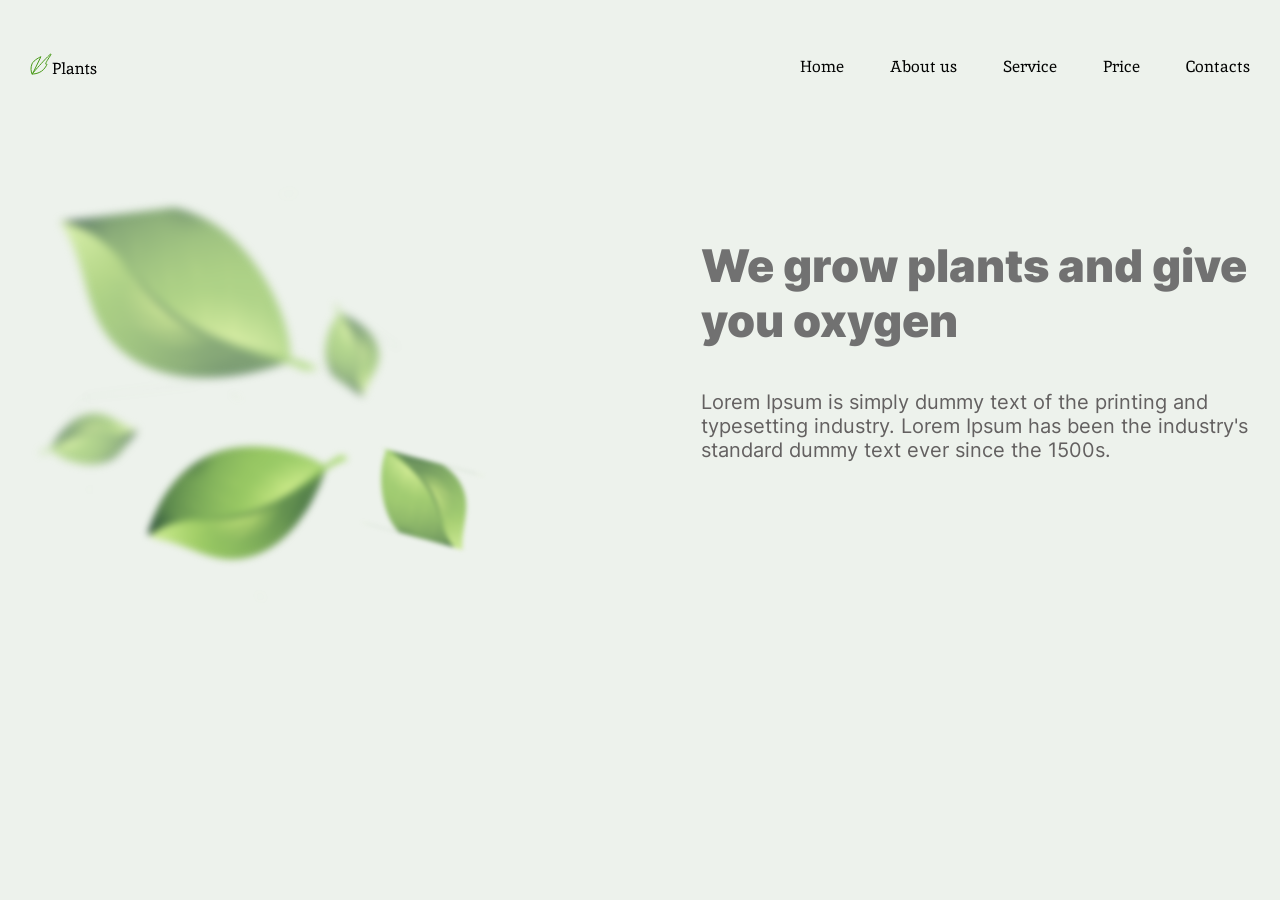
==== plants/index.html @ 292d08e1 "refactor: welcome" ====
<!DOCTYPE html>
<html lang="en">
<head>
    <meta charset="UTF-8">
    <meta http-equiv="X-UA-Compatible" content="IE=edge">
    <meta name="viewport" content="width=device-width, initial-scale=1.0">
    <link rel="stylesheet" href=".\css\style.css">
   
    <title>Plants</title>
</head>
<body>
    <header class="header">
    <div class="wrapper">
        <div class="header__wrapper">
            <div class="header__logo">
                <a href="" class="header__logo-link ">
                     <img src=".\img\svg\logo\logo.svg" alt="Plants" class="header__logo-pic">
                </a>
            </div>
            <nav class="header_nav">
                <ul class="header__list">
                    <li class="header__item">
                        <a href="#!" class="header__link">Home</a>
                    </li>
                    <li class="header__item">
                        <a href="#!" class="header__link">About us</a>
                    </li>
                    <li class="header__item">
                        <a href="#!" class="header__link">Service</a>
                    </li>
                    <li class="header__item">
                        <a href="#!" class="header__link">Price</a>
                    </li>
                    <li class="header__item">
                        <a href="#!" class="header__link">Contacts</a>
                    </li>
                </ul>
            </nav>
        </div>
    </div>
    </header>

    <main>
        <section class="main__welcome">
            <div class="wrapper" >
                <div class="welcome-block">
                    <div class="leafs-pic">
                        <img src=".\img\svg\leafs\leafs.svg" alt="leafs-pic"> 
                    </div>
                    <div class = "title-block">
                        <h1 class = "welcome-title">We grow plants and give you oxygen</h1>
                        <p class ="welcome-subtitle">Lorem Ipsum is simply dummy text of the printing and typesetting industry. Lorem Ipsum has been the industry's standard dummy text ever since the 1500s.</p>
                    </div>
                </div>
            </div>
        </section>

    </main>
    <footer></footer>
</body>
</html>
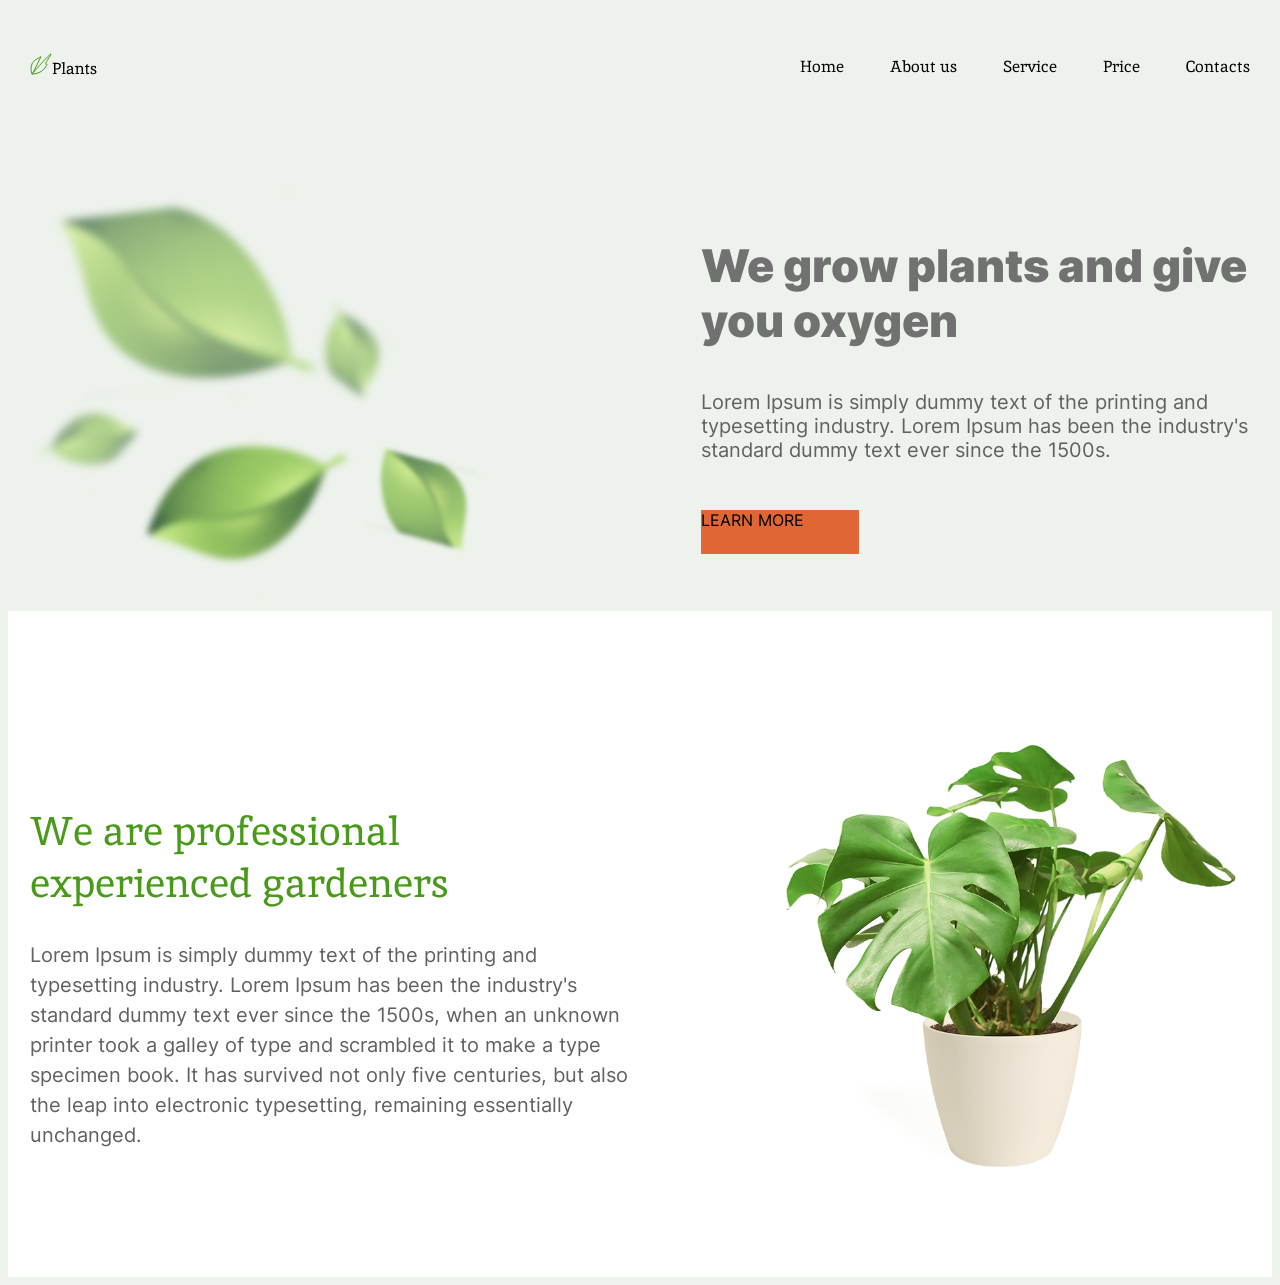
==== commit 01a3c3ea: "refactor: about and welcome" ====
--- a/plants/index.html
+++ b/plants/index.html
@@ -50,12 +50,30 @@
                     <div class = "title-block">
                         <h1 class = "welcome-title">We grow plants and give you oxygen</h1>
                         <p class ="welcome-subtitle">Lorem Ipsum is simply dummy text of the printing and typesetting industry. Lorem Ipsum has been the industry's standard dummy text ever since the 1500s.</p>
+                        <div class="border"> 
+                            <p class ="learnMore">LEARN MORE</p>
+                        </div>
+                       
+                    </div>
+                </div>
+                <div class="about_wrap"></div>
+            </div>
+        </section>
+
+        <section class="main__about">
+            <div class="wrapper">
+                <div class="about-wrap">
+                    <div class="about-us-section">
+                        <h2 class="prof-garden">We are professional experienced gardeners</h2>
+                        <p class="sub-prof-garden">Lorem Ipsum is simply dummy text of the printing and typesetting industry. Lorem Ipsum has been the industry's standard dummy text ever since the 1500s, when an unknown printer took a galley of type and scrambled it to make a type specimen book. It has survived not only five centuries, but also the leap into electronic typesetting, remaining essentially unchanged. </p>
+                    </div>
+                    <div class="houseplant-pic">
+                        <img src=".\img\svg\houseplant\houseplant 1.svg" alt="houseplant-pic" >
                     </div>
                 </div>
             </div>
         </section>
-
     </main>
     <footer></footer>
 </body>
-</html> +</html>     
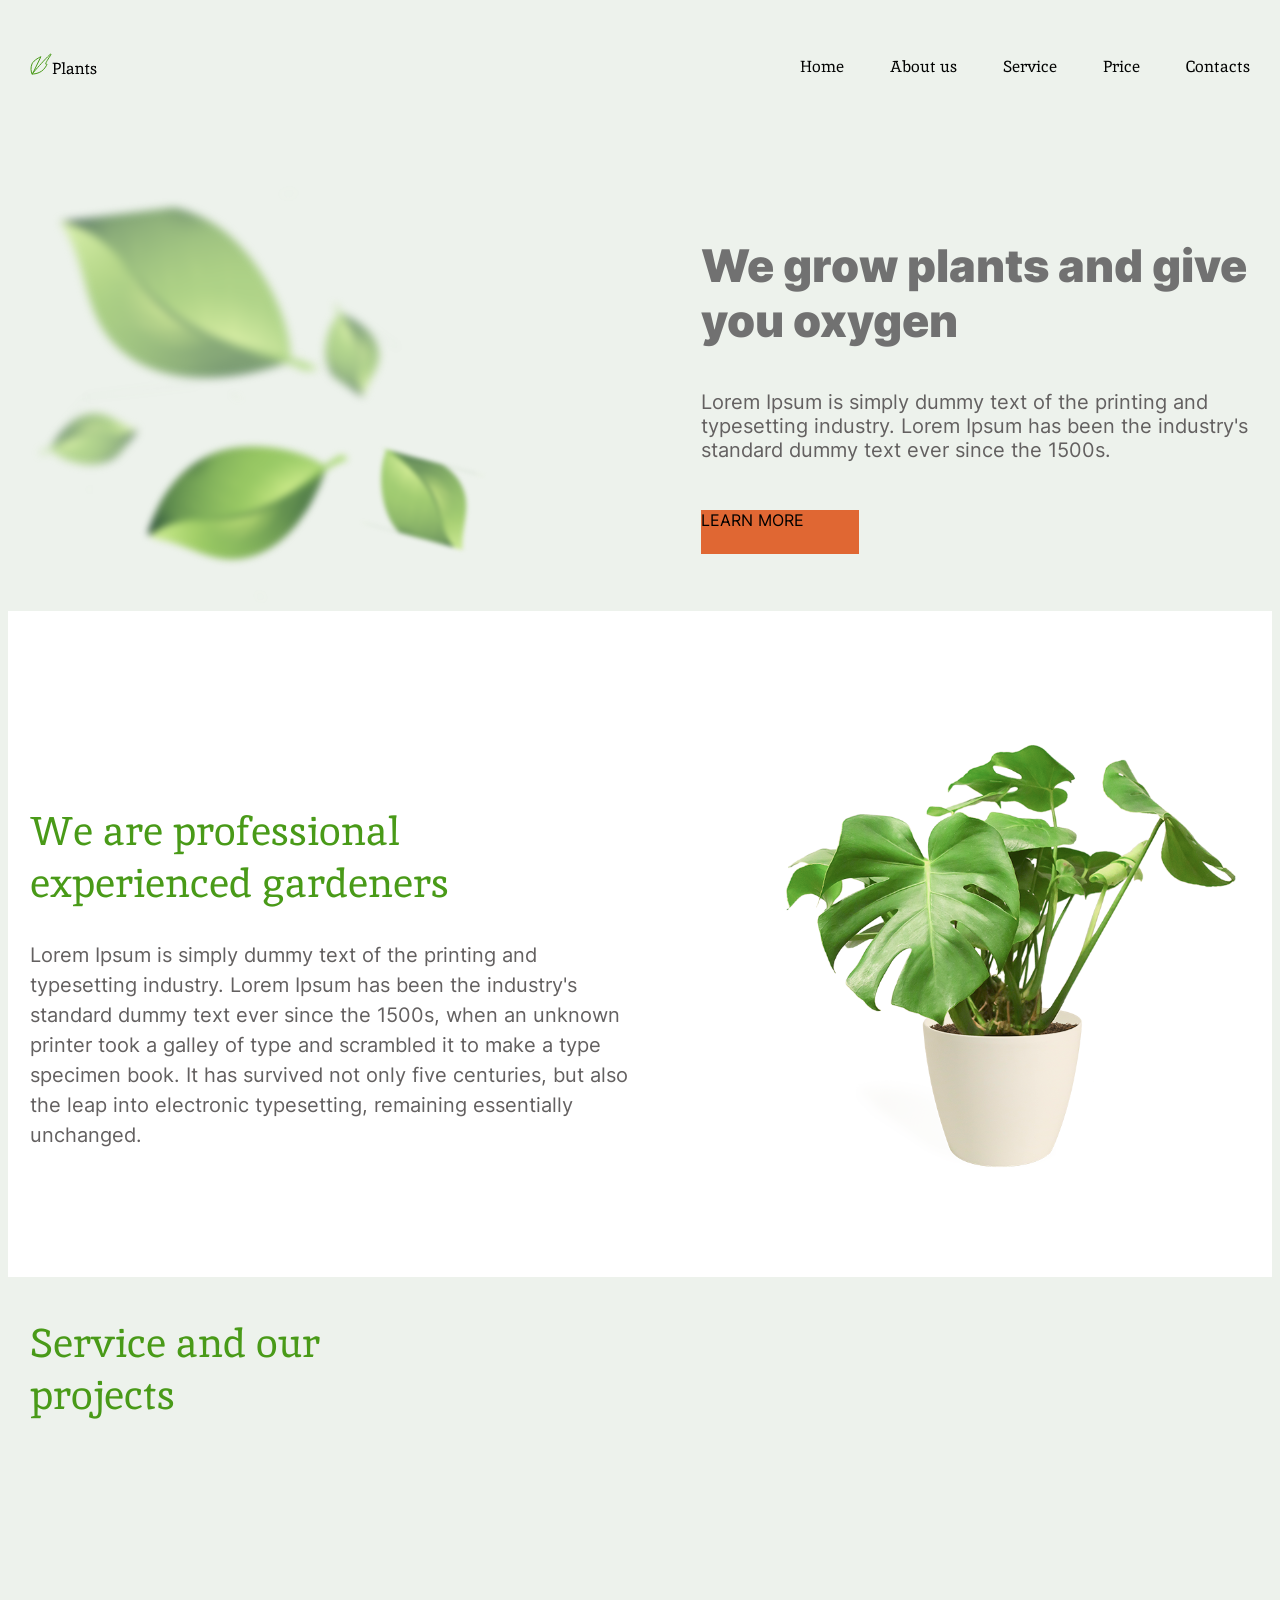
==== commit d28bf2d5: "refactor: about add Service and our projects" ====
--- a/plants/index.html
+++ b/plants/index.html
@@ -68,8 +68,16 @@
                         <p class="sub-prof-garden">Lorem Ipsum is simply dummy text of the printing and typesetting industry. Lorem Ipsum has been the industry's standard dummy text ever since the 1500s, when an unknown printer took a galley of type and scrambled it to make a type specimen book. It has survived not only five centuries, but also the leap into electronic typesetting, remaining essentially unchanged. </p>
                     </div>
                     <div class="houseplant-pic">
-                        <img src=".\img\svg\houseplant\houseplant 1.svg" alt="houseplant-pic" >
+                        <img src=".\img\svg\houseplant\houseplant 1.svg" alt="houseplant-pic">
                     </div>
+                </div>
+            </div>
+        </section>
+
+        <section class="service">
+            <div class="wrapper">
+                <div class="service-intro-block">
+                    <h2 class="service-intro">Service and our projects</h2>
                 </div>
             </div>
         </section>
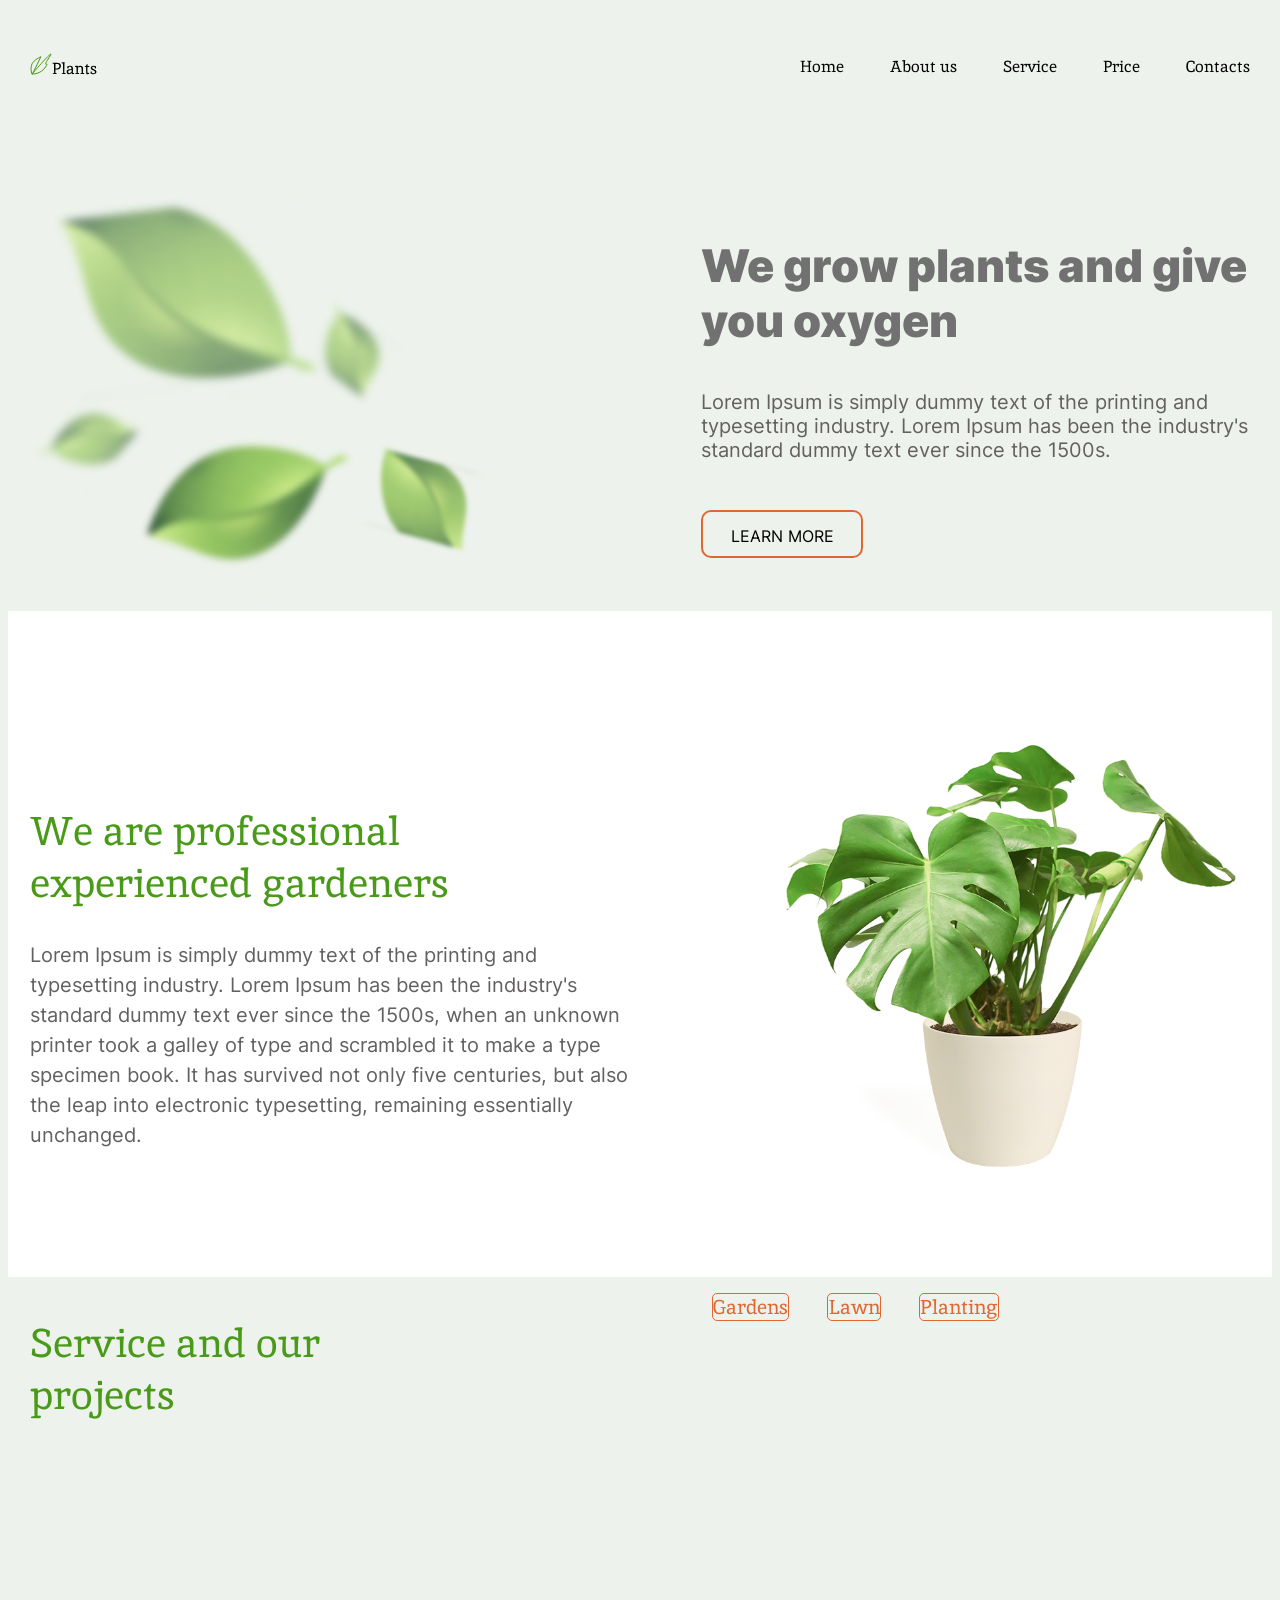
==== commit 361db709: "refactor: add service-intro" ====
--- a/plants/index.html
+++ b/plants/index.html
@@ -51,7 +51,7 @@
                         <h1 class = "welcome-title">We grow plants and give you oxygen</h1>
                         <p class ="welcome-subtitle">Lorem Ipsum is simply dummy text of the printing and typesetting industry. Lorem Ipsum has been the industry's standard dummy text ever since the 1500s.</p>
                         <div class="border"> 
-                            <p class ="learnMore">LEARN MORE</p>
+                            <a href="#!" class ="learnMore">LEARN MORE</a>
                         </div>
                        
                     </div>
@@ -75,11 +75,24 @@
         </section>
 
         <section class="service">
-            <div class="wrapper">
-                <div class="service-intro-block">
-                    <h2 class="service-intro">Service and our projects</h2>
+                <div class="wrapper">
+                    <div class="service__wrapper">
+                        <h2 class="service__intro">Service and our projects</h2>
+                        <nav class="service__nav">
+                            <ul class="service__list">
+                                <li class="service__item">
+                                    <a href="#!" class="service__link"> Gardens</a>
+                                </li>
+                                <li class="service__item">
+                                    <a href="#!" class="service__link">Lawn</a>
+                                </li>
+                                <li class="service__item">
+                                    <a href="#!" class="service__link">Planting</a>
+                                </li>
+                            </ul>
+                        </nav>
+                    </div>
                 </div>
-            </div>
         </section>
     </main>
     <footer></footer>
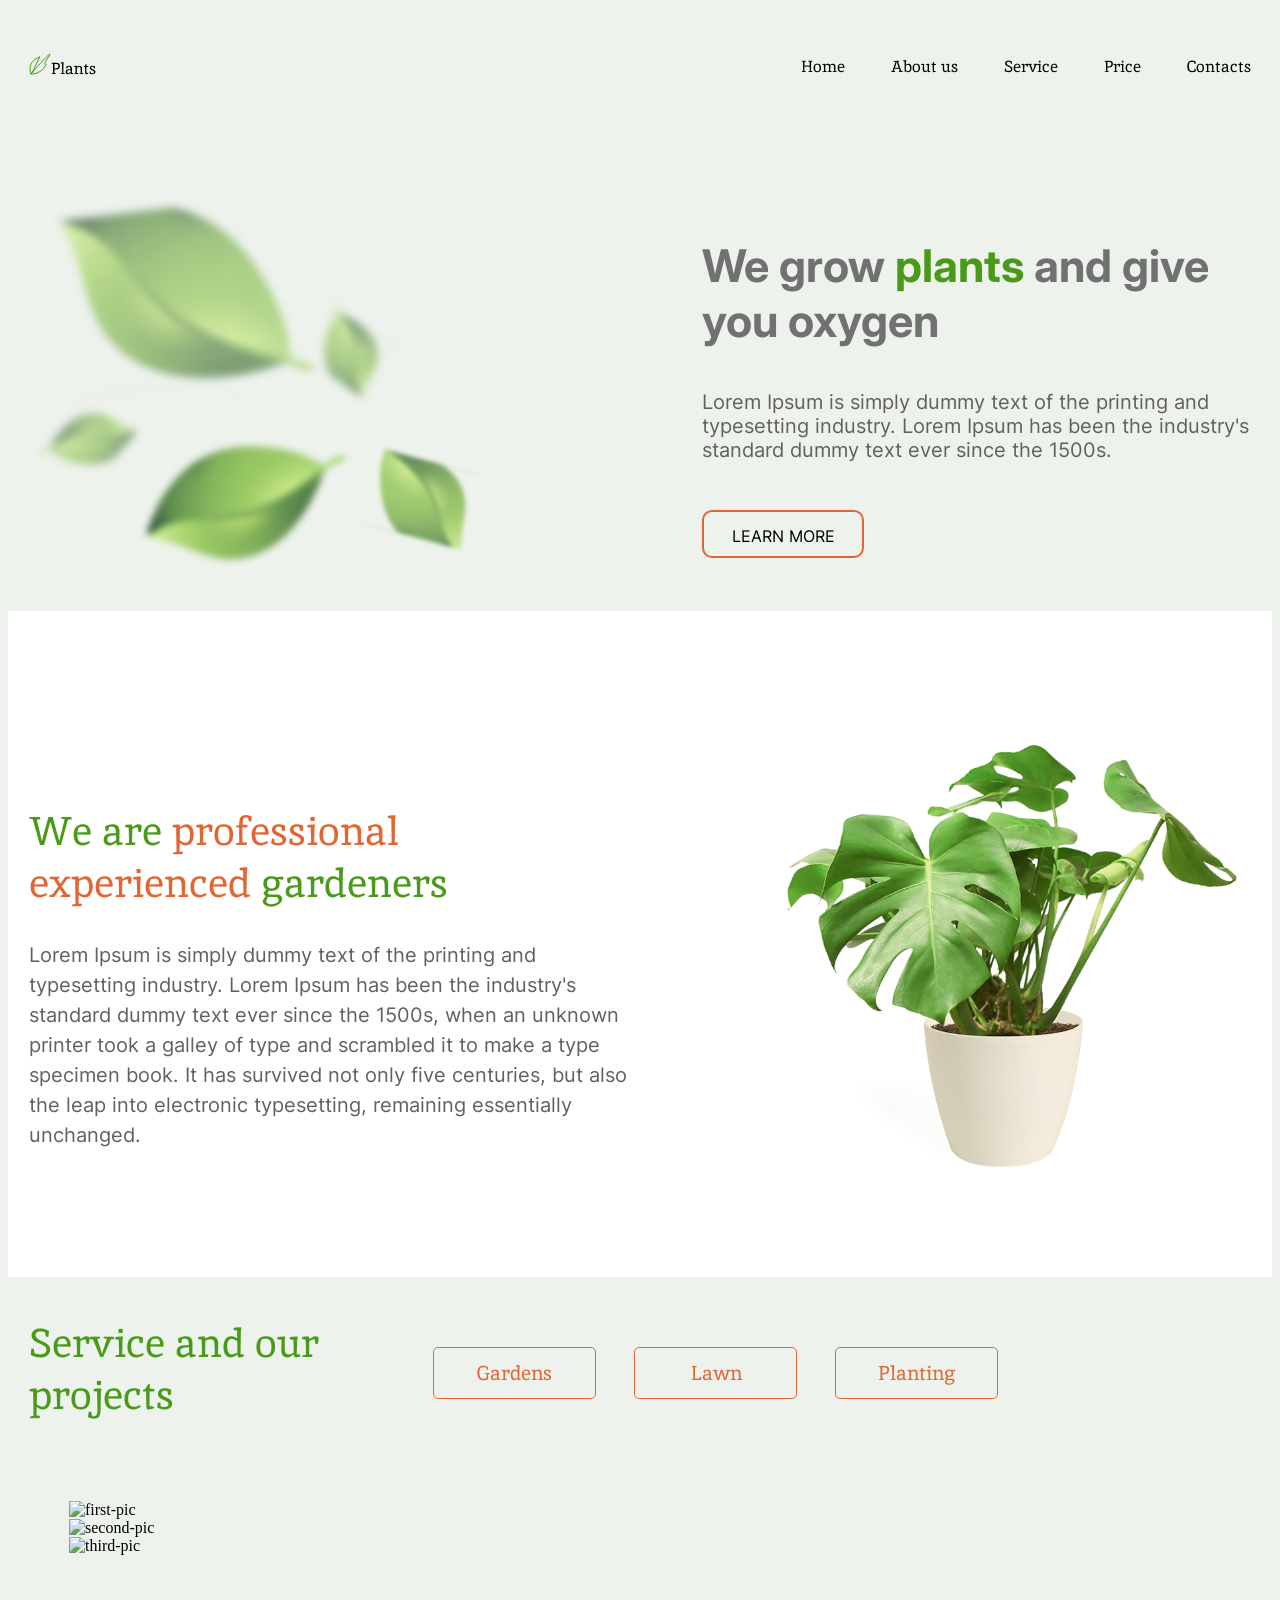
==== commit dfab4a9c: "refactor : add service photo and service intro" ====
--- a/plants/index.html
+++ b/plants/index.html
@@ -5,7 +5,9 @@
     <meta http-equiv="X-UA-Compatible" content="IE=edge">
     <meta name="viewport" content="width=device-width, initial-scale=1.0">
     <link rel="stylesheet" href=".\css\style.css">
-   
+    <link rel="preconnect" href="https://fonts.googleapis.com">
+    <link rel="preconnect" href="https://fonts.gstatic.com" crossorigin>
+    <link href="https://fonts.googleapis.com/css2?family=Inter:wght@700&display=swap" rel="stylesheet">
     <title>Plants</title>
 </head>
 <body>
@@ -48,7 +50,7 @@
                         <img src=".\img\svg\leafs\leafs.svg" alt="leafs-pic"> 
                     </div>
                     <div class = "title-block">
-                        <h1 class = "welcome-title">We grow plants and give you oxygen</h1>
+                        <h1 class = "welcome-title">We grow <span class="green-color">plants</span> and give you oxygen</h1>
                         <p class ="welcome-subtitle">Lorem Ipsum is simply dummy text of the printing and typesetting industry. Lorem Ipsum has been the industry's standard dummy text ever since the 1500s.</p>
                         <div class="border"> 
                             <a href="#!" class ="learnMore">LEARN MORE</a>
@@ -64,7 +66,7 @@
             <div class="wrapper">
                 <div class="about-wrap">
                     <div class="about-us-section">
-                        <h2 class="prof-garden">We are professional experienced gardeners</h2>
+                        <h2 class="prof-garden">We are <span class ="orange-color">professional experienced </span>gardeners</h2>
                         <p class="sub-prof-garden">Lorem Ipsum is simply dummy text of the printing and typesetting industry. Lorem Ipsum has been the industry's standard dummy text ever since the 1500s, when an unknown printer took a galley of type and scrambled it to make a type specimen book. It has survived not only five centuries, but also the leap into electronic typesetting, remaining essentially unchanged. </p>
                     </div>
                     <div class="houseplant-pic">
@@ -75,24 +77,38 @@
         </section>
 
         <section class="service">
-                <div class="wrapper">
-                    <div class="service__wrapper">
-                        <h2 class="service__intro">Service and our projects</h2>
-                        <nav class="service__nav">
-                            <ul class="service__list">
-                                <li class="service__item">
-                                    <a href="#!" class="service__link"> Gardens</a>
-                                </li>
-                                <li class="service__item">
-                                    <a href="#!" class="service__link">Lawn</a>
-                                </li>
-                                <li class="service__item">
-                                    <a href="#!" class="service__link">Planting</a>
-                                </li>
-                            </ul>
-                        </nav>
-                    </div>
+            <div class="wrapper">
+                <div class="service__wrapper">
+                    <h2 class="intro">Service and our projects</h2>
+                    <nav class="service__nav">    
+                        <ul class="service__list">
+                            <li class="nav__item">
+                                <a href="#!" class="service__link">Gardens</a>
+                            </li>
+                            <li class="nav__item">
+                                <a href="#!" class="service__link">Lawn</a>
+                            </li>
+                            <li class="nav__item">
+                                <a href="#!" class="service__link">Planting</a>
+                            </li>
+                        </ul>
+                    </nav>
                 </div>
+                
+                <div class="services">
+                    <ul class ="services_list">
+                        <li class="first-row">
+                            <img src=".\img\svg\service\first.svg" alt="first-pic">
+                        </li>
+                        <li class="first-row">
+                            <img src=".\img\svg\service\second.svg" alt="second-pic">
+                        </li>
+                        <li class="first-row">
+                            <img src=".\img\svg\service\third.svg" alt="third-pic">
+                        </li>
+                    </ul>
+                </div>
+            </div>
         </section>
     </main>
     <footer></footer>
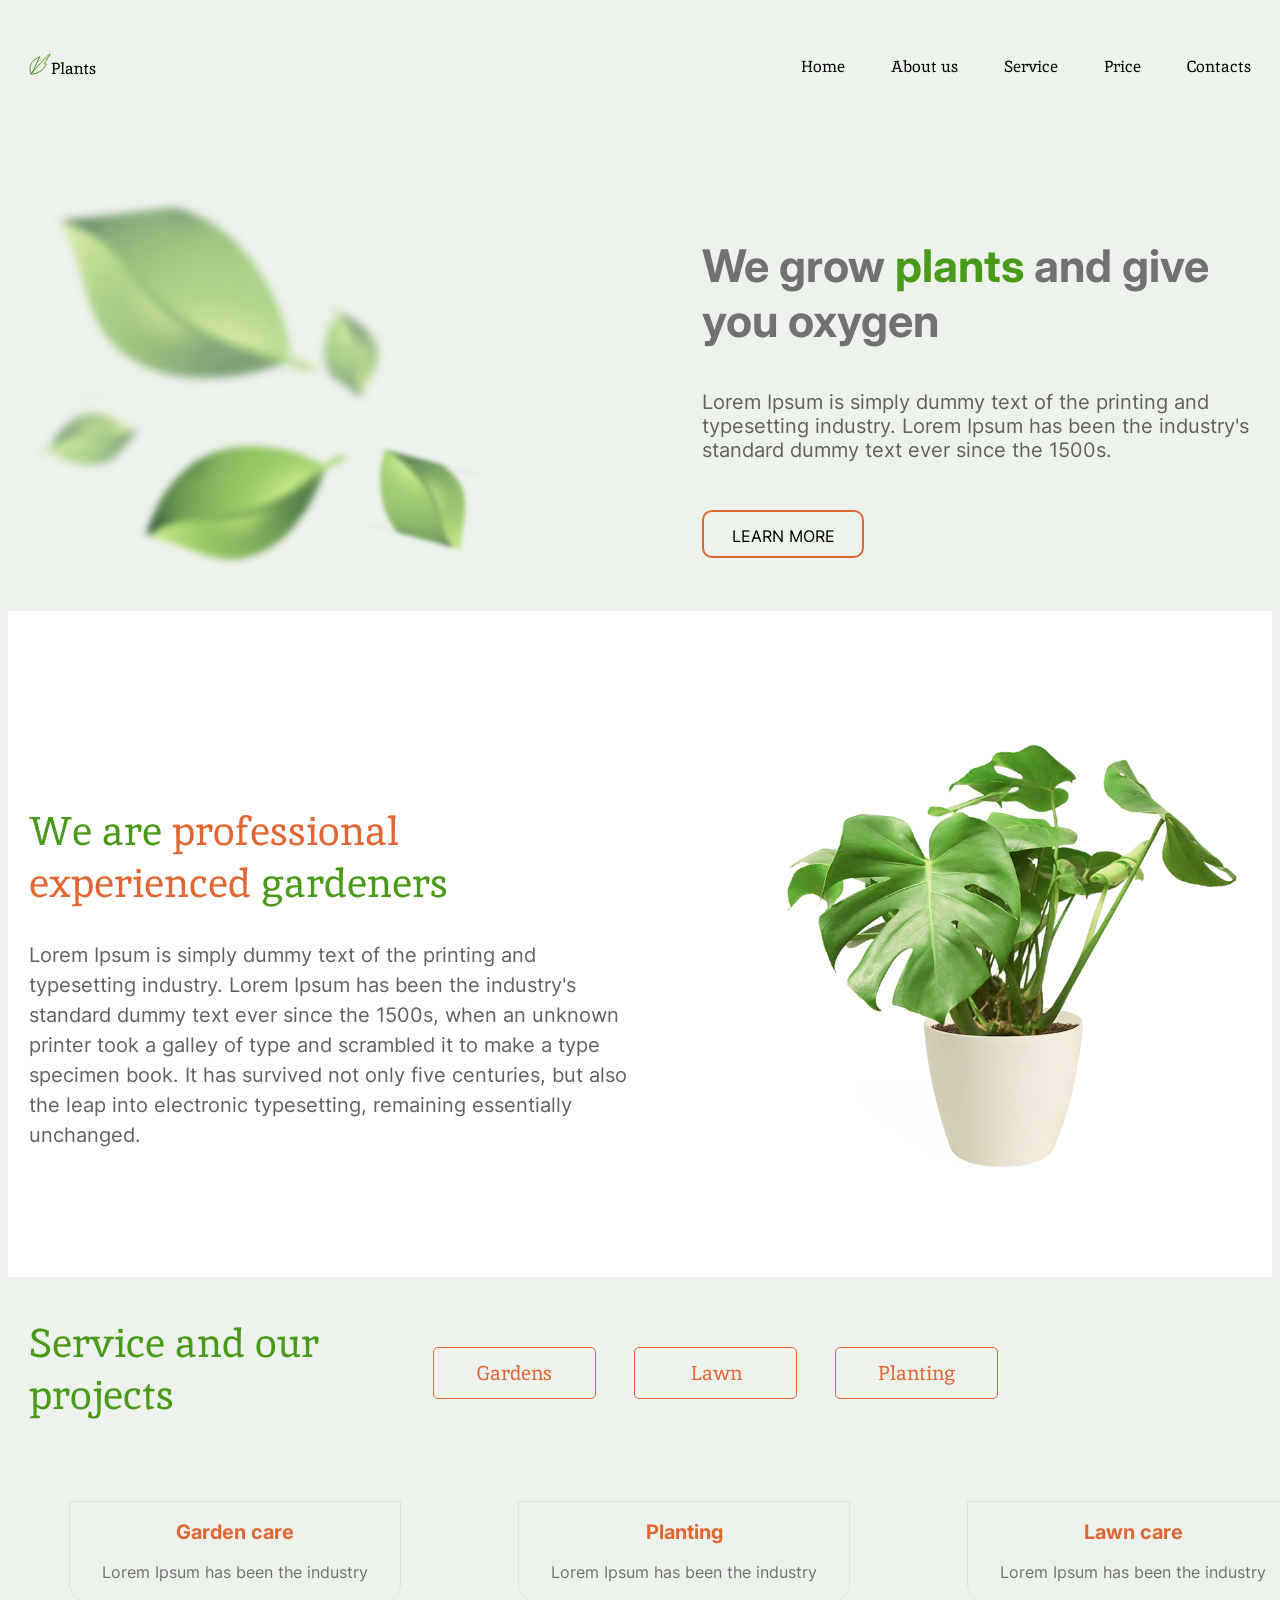
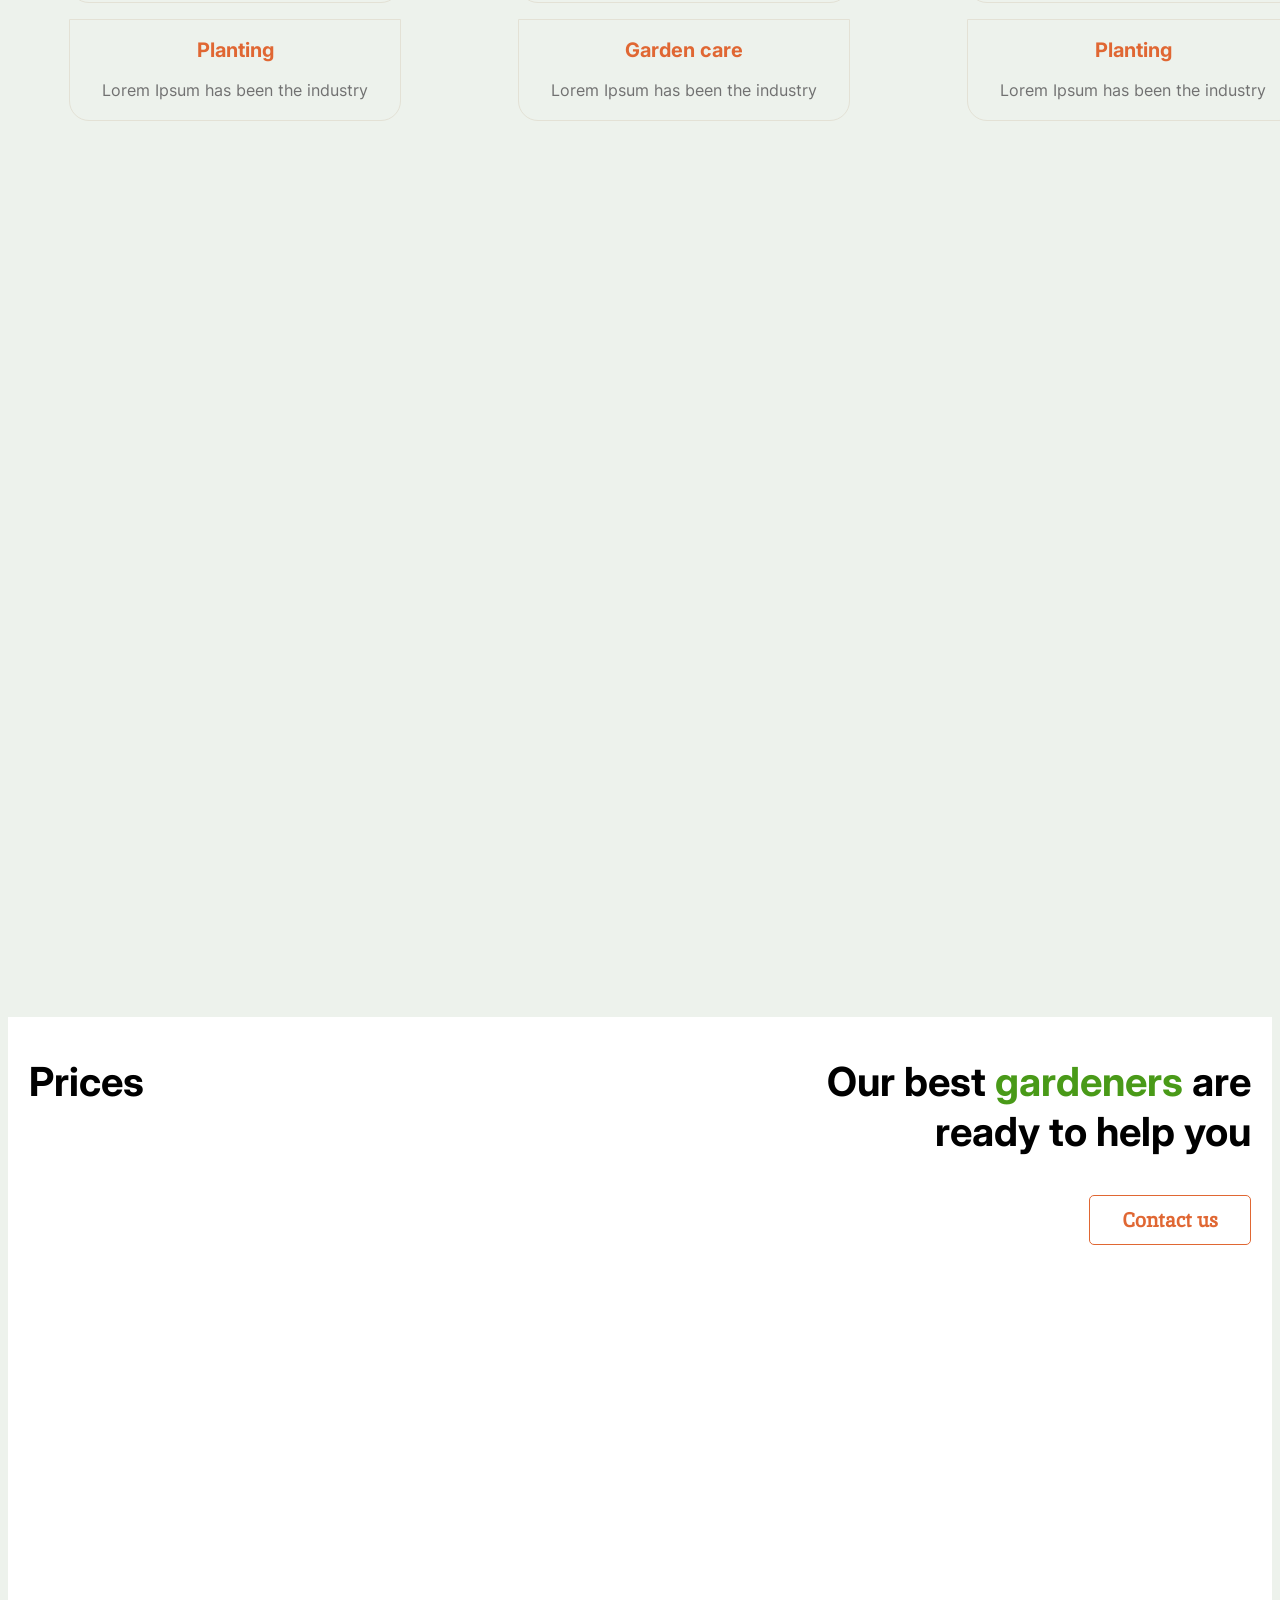
==== commit 35c8acd4: "refactor: add price section" ====
--- a/plants/index.html
+++ b/plants/index.html
@@ -96,17 +96,76 @@
                 </div>
                 
                 <div class="services">
-                    <ul class ="services_list">
+                    <ul class ="services__listFirstRow">
                         <li class="first-row">
-                            <img src=".\img\svg\service\first.svg" alt="first-pic">
+                            <!-- <img src=".\img\svg\service\first.svg" alt="first-pic"> -->
+                            <div class ="bottomBlock-pic">
+                                <p class="intro-bottomBlock">Garden care</p>
+                                <p class="subIntro-bottomBlock">Lorem Ipsum has been the industry</p>
+                            </div>
                         </li>
                         <li class="first-row">
-                            <img src=".\img\svg\service\second.svg" alt="second-pic">
+                            <!-- <img src=".\img\svg\service\second.svg" alt="second-pic"> -->
+                            <div class ="bottomBlock-pic">
+                                <p class="intro-bottomBlock">Planting</p>
+                                <p class="subIntro-bottomBlock">Lorem Ipsum has been the industry</p>
+                            </div>
                         </li>
                         <li class="first-row">
-                            <img src=".\img\svg\service\third.svg" alt="third-pic">
+                            <!-- <img src=".\img\svg\service\third.svg" alt="third-pic"> -->
+                            <div class ="bottomBlock-pic">
+                                <p class="intro-bottomBlock">Lawn care</p>
+                                <p class="subIntro-bottomBlock">Lorem Ipsum has been the industry</p>
+                            </div>
                         </li>
                     </ul>
+
+                    <ul class="services__listSecondRow">
+                        <li class="second-row">
+                            <!-- <img src=".\img\svg\service\fouth.svg" alt="fourth-pic"> -->
+                            <div class ="bottomBlock-pic">
+                                <p class="intro-bottomBlock">Planting</p>
+                                <p class="subIntro-bottomBlock">Lorem Ipsum has been the industry</p>
+                            </div>
+                        </li>
+                        <li class="second-row">
+                            <!-- <img src=".\img\svg\service\fifth.svg" alt="fifth-pic"> -->
+                            <div class ="bottomBlock-pic">
+                                <p class="intro-bottomBlock">Garden care</p>
+                                <p class="subIntro-bottomBlock">Lorem Ipsum has been the industry</p>
+                            </div>
+                        </li>
+                        <li class="second-row">
+                            <!-- <img src=".\img\svg\service\sixth.svg" alt="sixth-pic"> -->
+                            <div class ="bottomBlock-pic">
+                                <p class="intro-bottomBlock">Planting</p>
+                                <p class="subIntro-bottomBlock">Lorem Ipsum has been the industry</p>
+                            </div>
+                        </li>
+                    </ul>
+                </div>
+            </div>
+        </section>
+
+        <section class="price">
+            <div class="wrapper">
+                <div class="price-wrapper">
+                    <div class="flexForPriceAndCategory">
+
+                        <div class="price-category">
+                            Prices
+                        </div>
+
+                        <div class ="subPriceIntro">
+                            Our best <span class="green-color">gardeners</span>  are ready to help you
+                            <div class="borderContact">
+                                <a href="#!" class="contact">Contact us</a>
+                            </div>
+                        </div>
+                        
+                    </div>
+
+                    
                 </div>
             </div>
         </section>
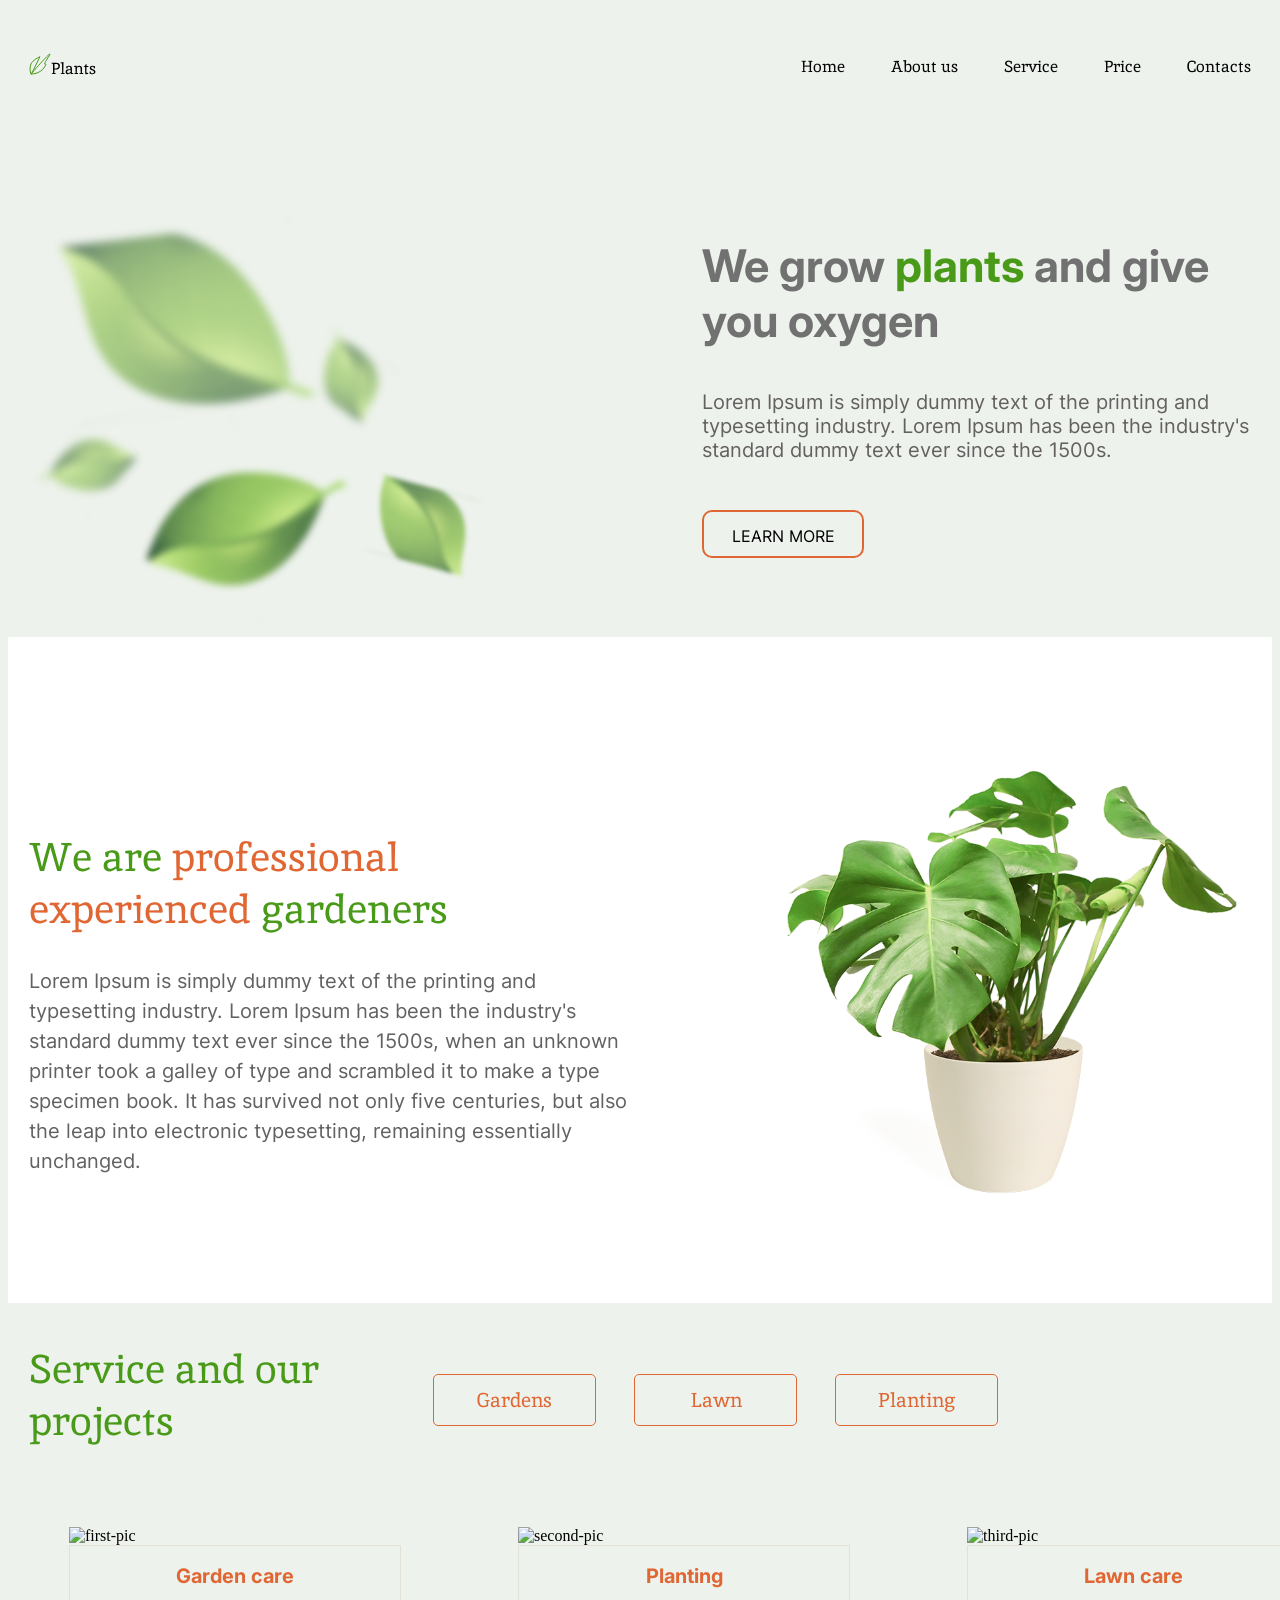
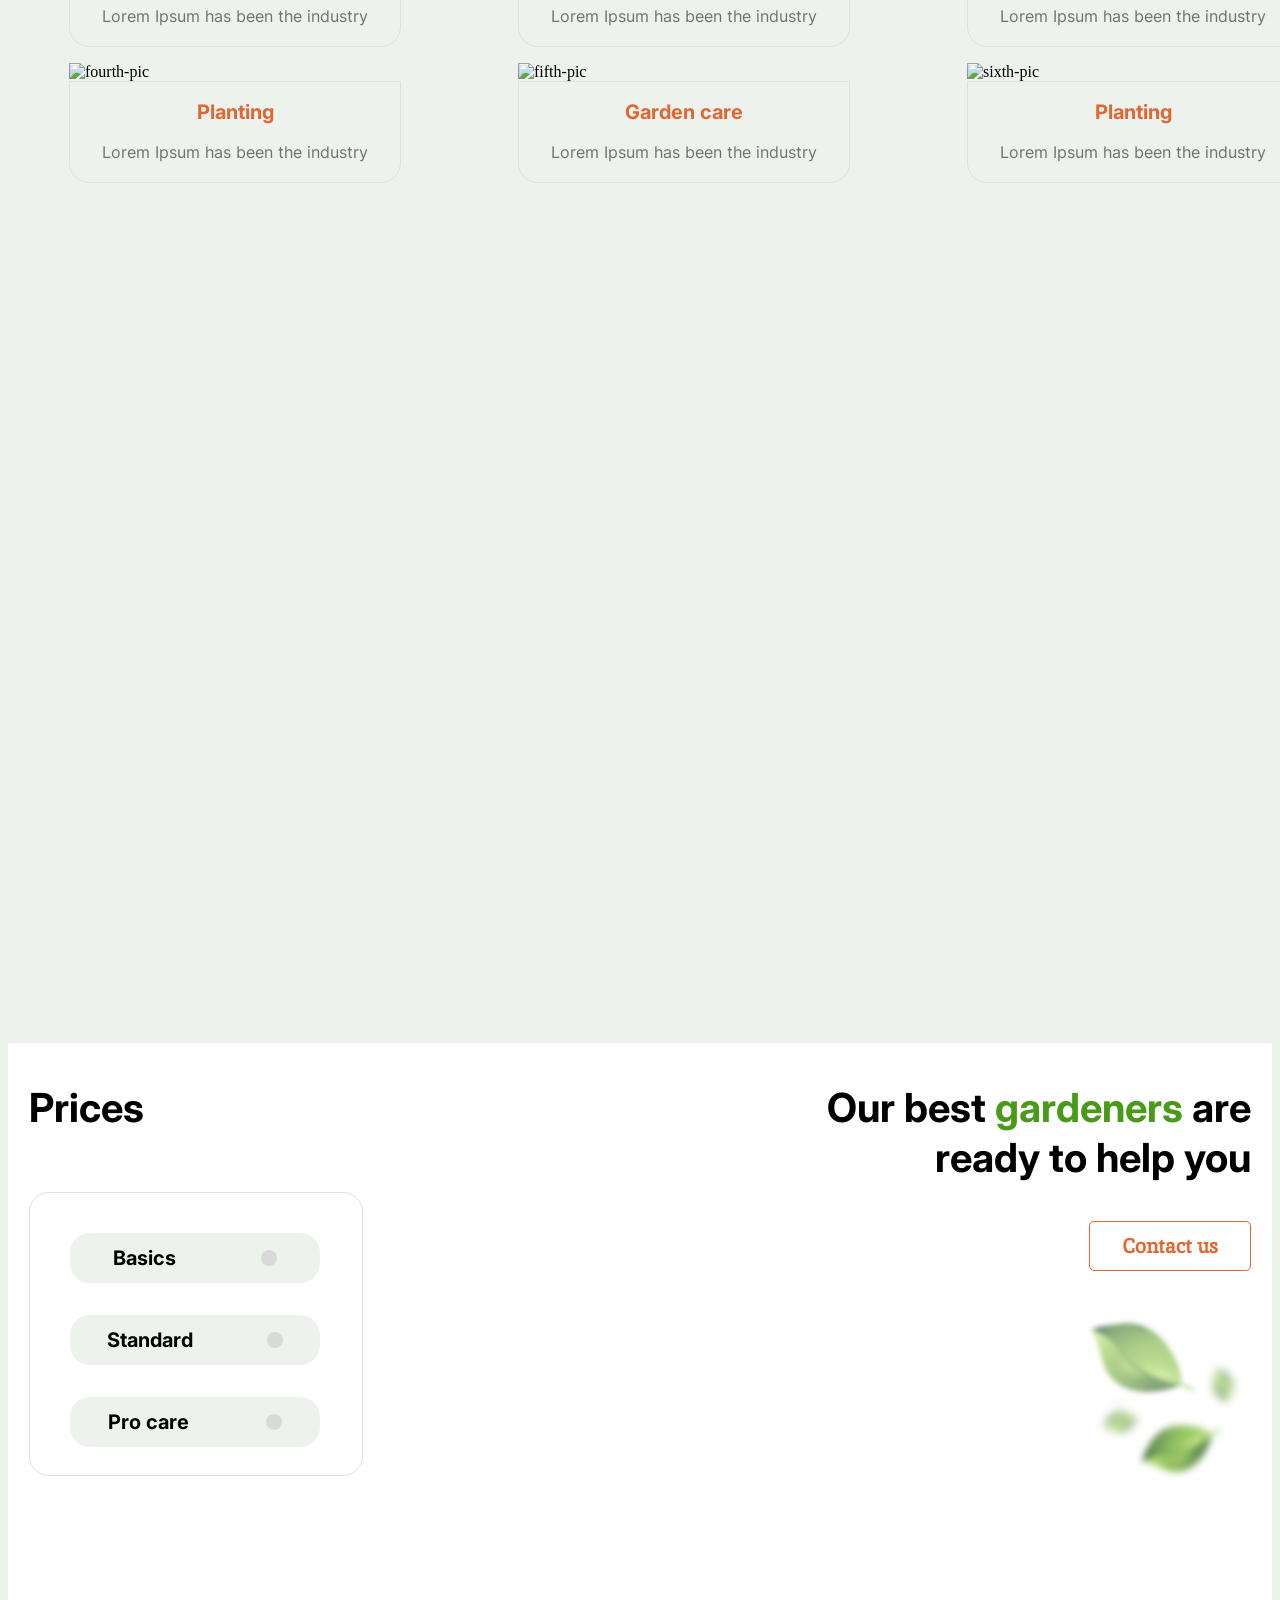
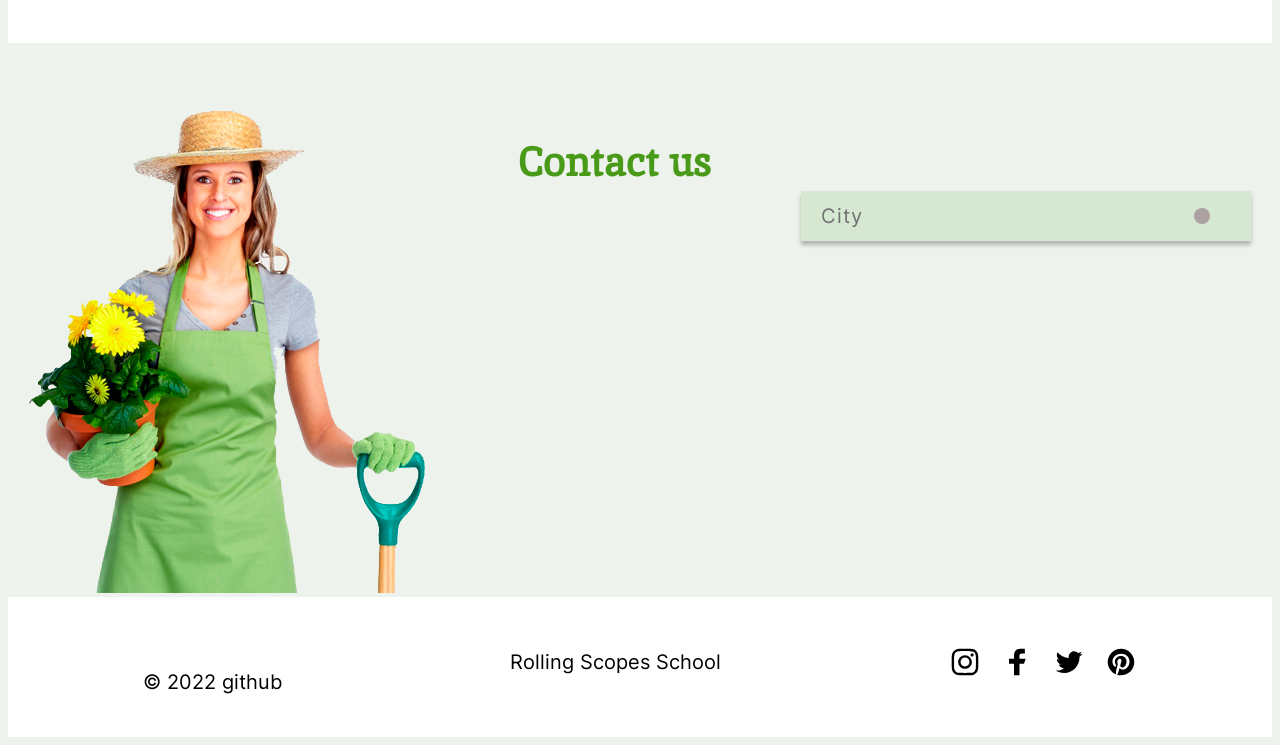
==== commit db7cbadf: "refactor: end contact and add footer" ====
--- a/plants/index.html
+++ b/plants/index.html
@@ -98,21 +98,21 @@
                 <div class="services">
                     <ul class ="services__listFirstRow">
                         <li class="first-row">
-                            <!-- <img src=".\img\svg\service\first.svg" alt="first-pic"> -->
+                            <img src=".\img\svg\service\first.svg" alt="first-pic">
                             <div class ="bottomBlock-pic">
                                 <p class="intro-bottomBlock">Garden care</p>
                                 <p class="subIntro-bottomBlock">Lorem Ipsum has been the industry</p>
                             </div>
                         </li>
                         <li class="first-row">
-                            <!-- <img src=".\img\svg\service\second.svg" alt="second-pic"> -->
+                            <img src=".\img\svg\service\second.svg" alt="second-pic">
                             <div class ="bottomBlock-pic">
                                 <p class="intro-bottomBlock">Planting</p>
                                 <p class="subIntro-bottomBlock">Lorem Ipsum has been the industry</p>
                             </div>
                         </li>
                         <li class="first-row">
-                            <!-- <img src=".\img\svg\service\third.svg" alt="third-pic"> -->
+                            <img src=".\img\svg\service\third.svg" alt="third-pic">
                             <div class ="bottomBlock-pic">
                                 <p class="intro-bottomBlock">Lawn care</p>
                                 <p class="subIntro-bottomBlock">Lorem Ipsum has been the industry</p>
@@ -122,21 +122,21 @@
 
                     <ul class="services__listSecondRow">
                         <li class="second-row">
-                            <!-- <img src=".\img\svg\service\fouth.svg" alt="fourth-pic"> -->
+                            <img src=".\img\svg\service\fouth.svg" alt="fourth-pic">
                             <div class ="bottomBlock-pic">
                                 <p class="intro-bottomBlock">Planting</p>
                                 <p class="subIntro-bottomBlock">Lorem Ipsum has been the industry</p>
                             </div>
                         </li>
                         <li class="second-row">
-                            <!-- <img src=".\img\svg\service\fifth.svg" alt="fifth-pic"> -->
+                            <img src=".\img\svg\service\fifth.svg" alt="fifth-pic">
                             <div class ="bottomBlock-pic">
                                 <p class="intro-bottomBlock">Garden care</p>
                                 <p class="subIntro-bottomBlock">Lorem Ipsum has been the industry</p>
                             </div>
                         </li>
                         <li class="second-row">
-                            <!-- <img src=".\img\svg\service\sixth.svg" alt="sixth-pic"> -->
+                            <img src=".\img\svg\service\sixth.svg" alt="sixth-pic">
                             <div class ="bottomBlock-pic">
                                 <p class="intro-bottomBlock">Planting</p>
                                 <p class="subIntro-bottomBlock">Lorem Ipsum has been the industry</p>
@@ -154,6 +154,29 @@
 
                         <div class="price-category">
                             Prices
+
+                            <div class="price__item">
+                                <ul class="price__list">
+                                    <li class="listCategory">
+                                        Basics
+                                        <div class="ellipse">
+                                            <!-- <div class="vector"></div> -->
+                                        </div>
+                                    </li>
+                                    <li class="listCategory">
+                                        Standard
+                                        <div class="ellipse">
+                                            <!-- <div class="vector"></div> -->
+                                        </div>
+                                    </li>
+                                    <li class="listCategory">
+                                        Pro care
+                                        <div class="ellipse">
+                                            <!-- <div class="vector"></div> -->
+                                        </div>
+                                    </li>
+                                </ul>
+                            </div>
                         </div>
 
                         <div class ="subPriceIntro">
@@ -161,15 +184,58 @@
                             <div class="borderContact">
                                 <a href="#!" class="contact">Contact us</a>
                             </div>
+                            <div class="leafs-pic">
+                                <img src=".\img\svg\leafsForPrice\leafs.svg" alt="leafs-pic">
+                            </div>
                         </div>
                         
                     </div>
 
-                    
-                </div>
-            </div>
-        </section>
+                </div>
+            </div>
+        </section>
+
+        <section class="contacts">
+            <div class="wrapper">
+                <div class="contacts__wrapper">
+
+                    <div class="contacrs__img">
+                        <img src=".\img\svg\contactWoman\contact_woman 1.svg" alt="contactWomen">
+                    </div>
+
+                    <div class="contactUs">
+                        <p class="contacts__contact">
+                            Contact us
+                        </p>
+                    </div>
+
+                    <div class="rectangle_city">
+                        <div class="city">
+                            City  
+                        </div>
+                        <div class="ellipseContact"></div>
+                    </div>
+                </div>
+            </div>
     </main>
-    <footer></footer>
+    <footer>
+        <div class="wrapper">
+            <div class="footer__wrapper">
+
+                <div class="data">
+                    <p>© 2022 github</p>
+                </div>
+
+                <div class="school-name">
+                    Rolling Scopes School
+                </div>
+                <div class="soc_list">
+                    <img src=".\img\svg\soc\social-list.svg" alt="soc-pic">
+            </div>
+            </div>
+
+            
+        </div>
+    </footer>
 </body>
 </html>     
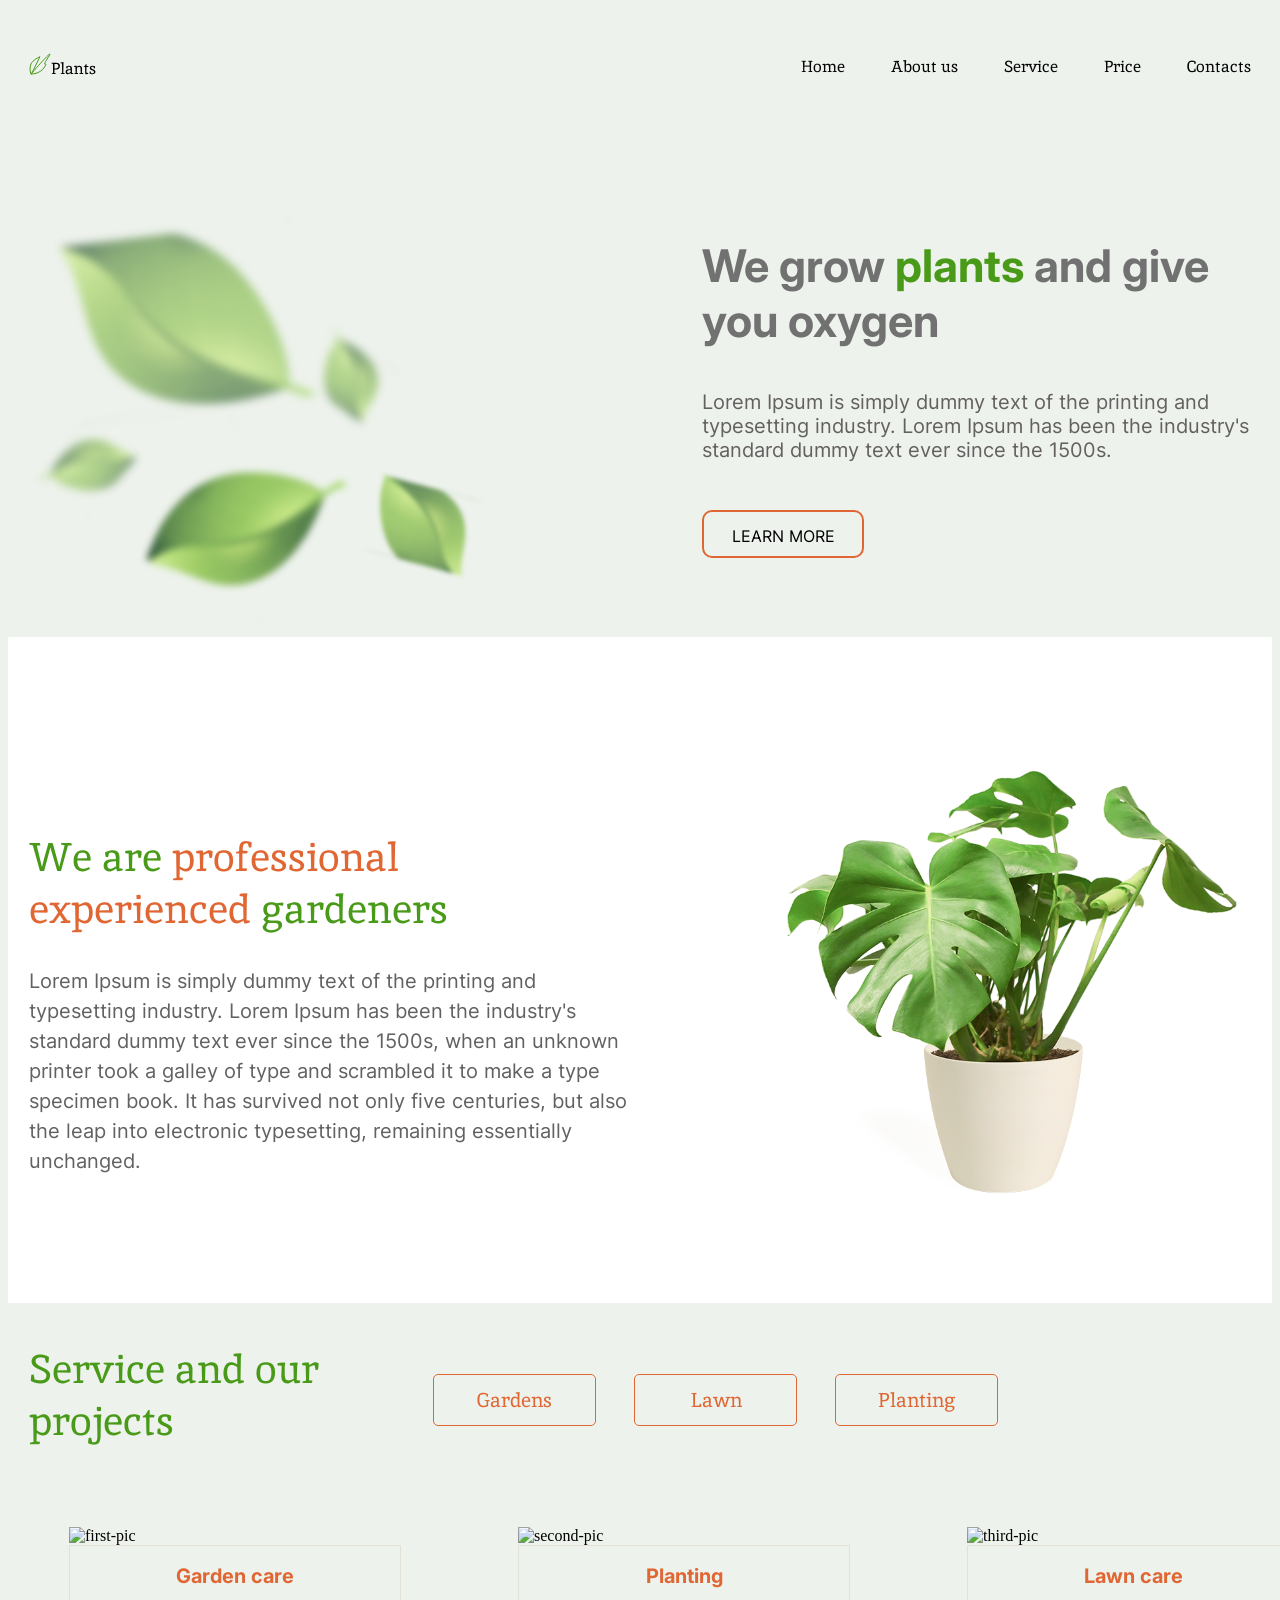
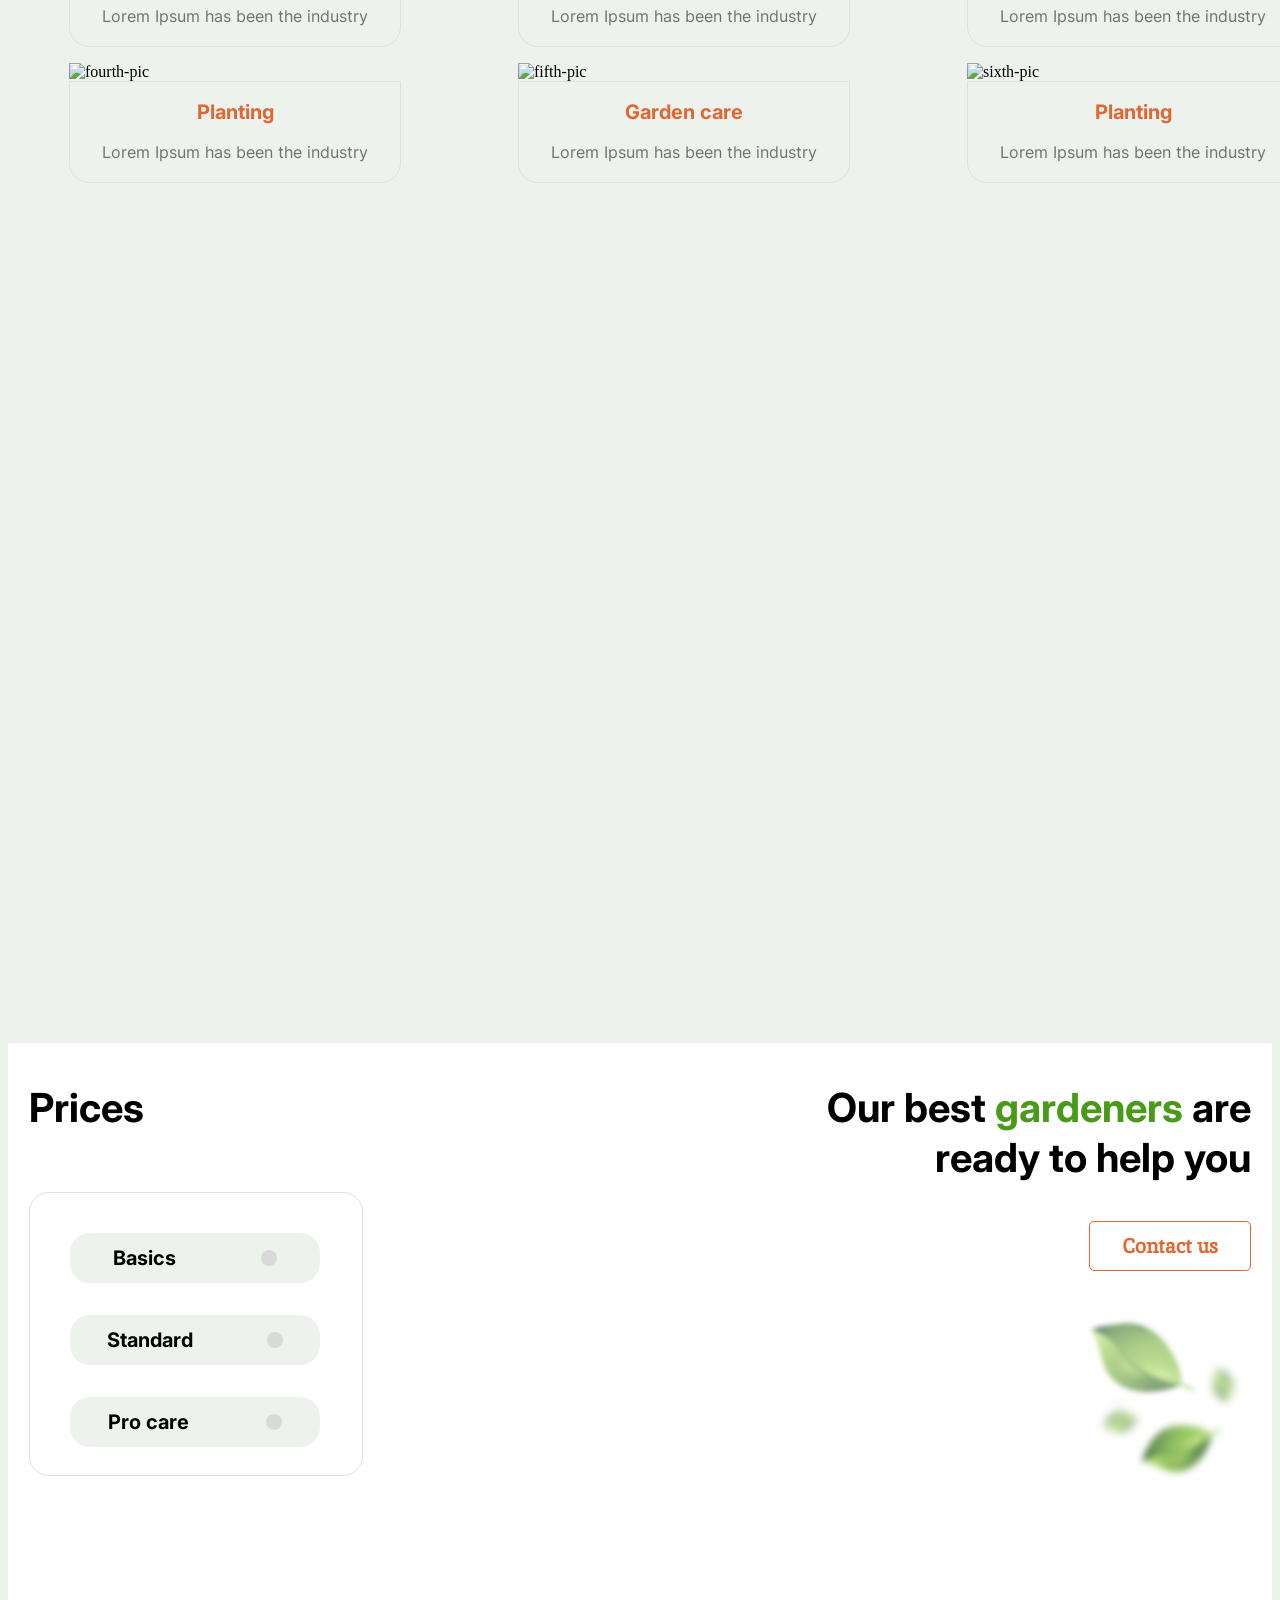
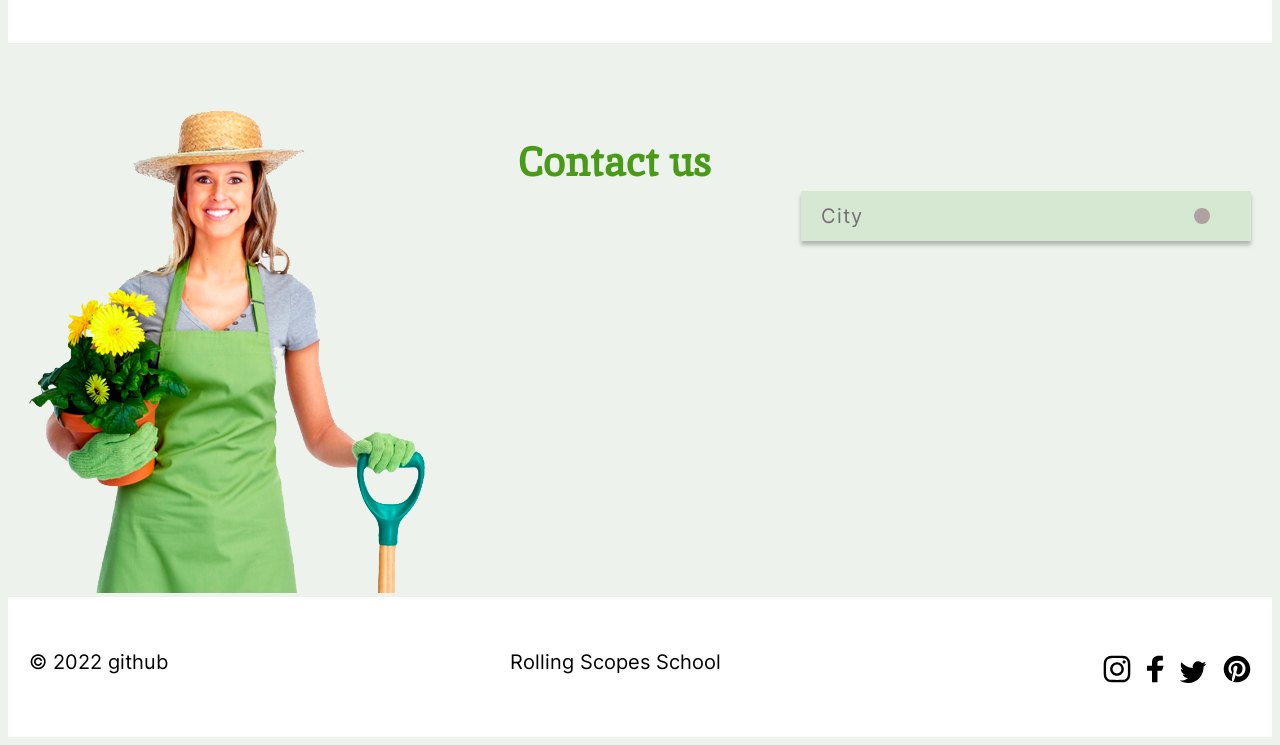
==== commit cf33c36e: "refactor: add footer links" ====
--- a/plants/index.html
+++ b/plants/index.html
@@ -223,14 +223,35 @@
             <div class="footer__wrapper">
 
                 <div class="data">
-                    <p>© 2022 github</p>
+                    <a href="!#" class="data">© 2022 github</a>   
                 </div>
 
                 <div class="school-name">
-                    Rolling Scopes School
-                </div>
-                <div class="soc_list">
-                    <img src=".\img\svg\soc\social-list.svg" alt="soc-pic">
+                    <a href="!#" class="school-name">Rolling Scopes School</a>   
+                </div>
+                <div class="soc">
+                    <ul class="soc__list">
+                        <li class="soc__item">
+                            <a href="" class="soc__link">
+                                <img src=".\img\svg\soc\inst.svg" alt="img-inst">
+                            </a>
+                        </li>
+                        <li class="soc__item" >
+                            <a href="" class="soc__link">
+                                <img src=".\img\svg\soc\facebook.svg" alt="img-faceBook">
+                            </a>
+                        </li>
+                        <li class="soc__item">
+                            <a href=".\img\svg\soc\twitter.svg" class="soc__link">
+                                <img src=".\img\svg\soc\twitter.svg" alt="img-twitter">
+                            </a>
+                        </li>
+                        <li class="soc__item">
+                            <a href="" class="soc__link">
+                                <img src=".\img\svg\soc\Vector.svg" alt="img-vector">
+                            </a>
+                        </li>
+                    </ul>
             </div>
             </div>
 
